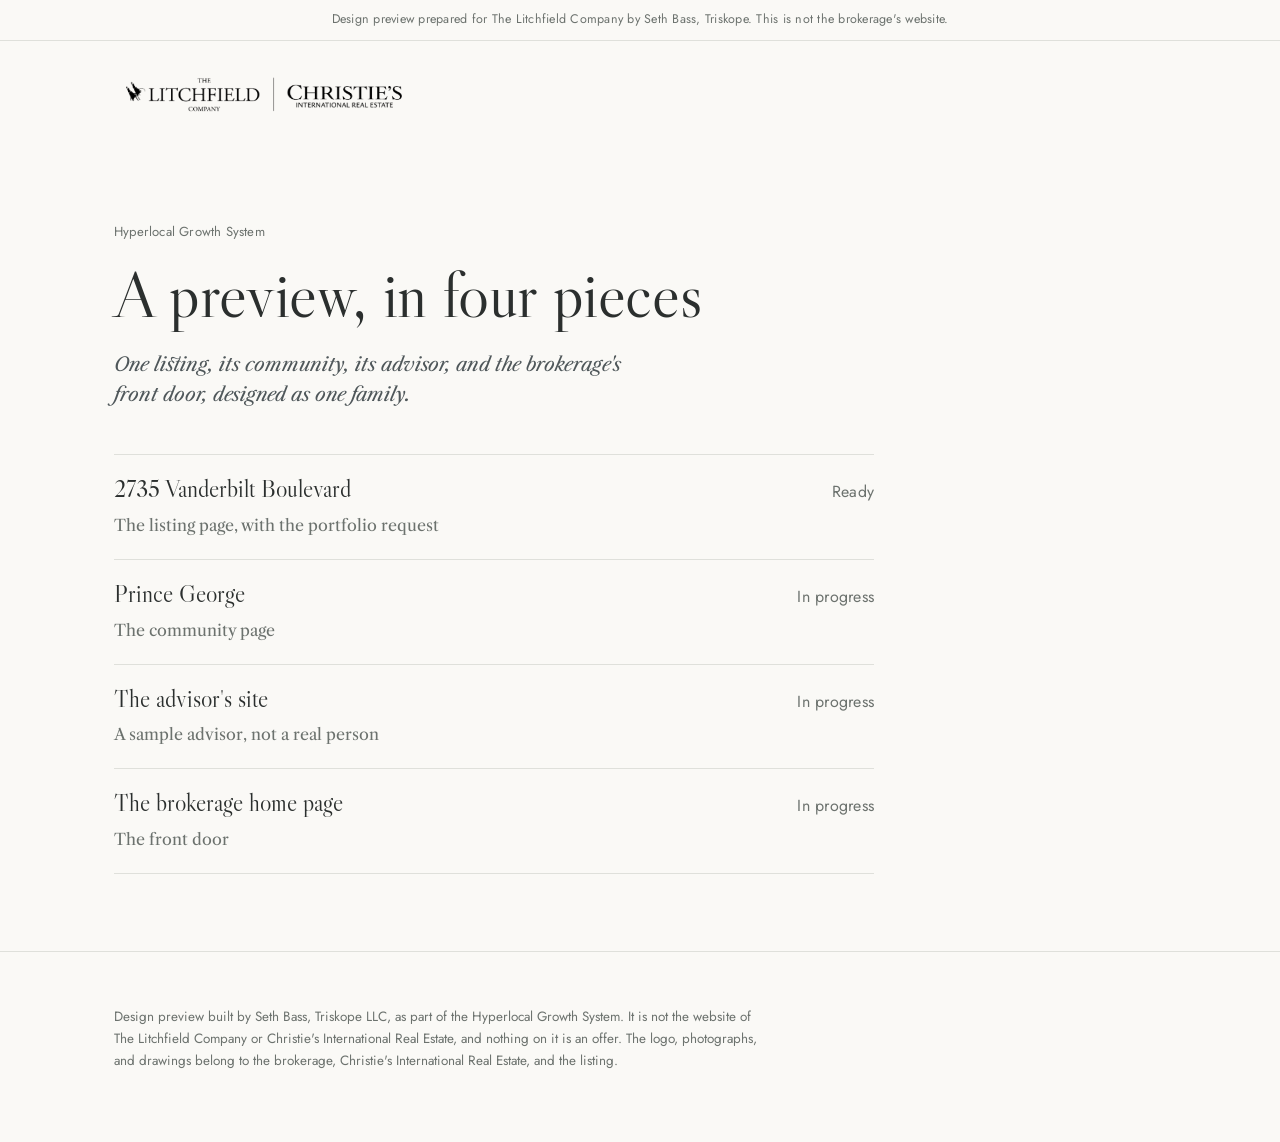
==== index.html @ 196db770 "Design preview: contents page and the 2735 Vanderbilt listing page" ====
<!DOCTYPE html>
<html lang="en">
<head>
<meta charset="UTF-8">
<meta name="viewport" content="width=device-width, initial-scale=1">
<meta name="robots" content="noindex,nofollow">
<title>Design preview for The Litchfield Company</title>
<link rel="preconnect" href="https://fonts.googleapis.com">
<link rel="preconnect" href="https://fonts.gstatic.com" crossorigin>
<link href="https://fonts.googleapis.com/css2?family=Jost:wght@400;500&family=Libre+Caslon+Display&family=Libre+Caslon+Text:ital,wght@0,400;0,700;1,400&display=swap" rel="stylesheet">
<link rel="stylesheet" href="css/preview.css">
<style>
.contents{list-style:none;margin:0;padding:0;border-top:1px solid var(--hair);max-width:760px}
.contents li{display:flex;justify-content:space-between;align-items:baseline;gap:24px;padding:20px 0;border-bottom:1px solid var(--hair)}
.contents b{font-family:var(--display);font-weight:400;font-size:1.5rem;line-height:1.2}
.contents a{text-decoration:none} .contents a:hover b{text-decoration:underline;text-decoration-thickness:1px;text-underline-offset:.2em}
.contents span{display:block;font-size:1rem;color:var(--soft);margin-top:4px}
</style>
</head>
<body>
<p class="preview-line">Design preview prepared for The Litchfield Company by Seth Bass, Triskope. This is not the brokerage's website.</p>
<header class="mast"><div class="wrap">
  <span class="logo"><img src="img/brand/litchfield-christies-logo.png" width="470" height="90" alt="The Litchfield Company, Christie's International Real Estate"></span>
</div></header>
<main>
  <section class="title"><div class="wrap">
    <p class="label">Hyperlocal Growth System</p>
    <h1>A preview, in four pieces</h1>
    <p class="standfirst">One listing, its community, its advisor, and the brokerage's front door, designed as one family.</p>
    <ol class="contents" style="margin-top:44px">
      <li><a href="listing/index.html"><b>2735 Vanderbilt Boulevard</b><span>The listing page, with the portfolio request</span></a><span class="label">Ready</span></li>
      <li><div><b>Prince George</b><span>The community page</span></div><span class="label">In progress</span></li>
      <li><div><b>The advisor's site</b><span>A sample advisor, not a real person</span></div><span class="label">In progress</span></li>
      <li><div><b>The brokerage home page</b><span>The front door</span></div><span class="label">In progress</span></li>
    </ol>
  </div></section>
</main>
<footer class="foot"><div class="wrap">
  <p>Design preview built by Seth Bass, Triskope LLC, as part of the Hyperlocal Growth System. It is not the website of The Litchfield Company or Christie's International Real Estate, and nothing on it is an offer. The logo, photographs, and drawings belong to the brokerage, Christie's International Real Estate, and the listing.</p>
</div></footer>
</body>
</html>
---- css/preview.css ----
/* ==============================================================
   LITCHFIELD PREVIEW: shared stylesheet for all four pages
   Version 2, 9-21-26: quieter. Paper, soft black, hairlines, and
   one pale tint. Their logo is black, so the pages stay black on
   paper and let the photographs and drawings carry the color.

   - Paper and soft black instead of white and pure black.
   - One tint (pale sea glass) marks the single place on a page
     where the visitor is invited to inquire.
   - Slate is sampled from the title block on the listing's own
     drawings. It is used for fine detail only.
   - Caslon for reading. Jost, small, for labels and figures.
   - No motion. Nothing moves unless the visitor moves it.
   To re-dress for another company, change the tokens below.
   ============================================================== */
:root{
  --paper:#FAF9F6;
  --sheet:#FFFFFF;
  --ink:#2B2F2E;
  --soft:#6C726E;
  --slate:#4F575A;
  --hair:#DFE0DB;
  --tint:#E9EFEC;

  --display:"Libre Caslon Display","Libre Caslon Text",Georgia,serif;
  --text:"Libre Caslon Text",Georgia,serif;
  --ui:"Jost","Helvetica Neue",Arial,sans-serif;

  --page:1180px;
  --gutter:clamp(22px,5vw,64px);
  --measure:60ch;
  --air:clamp(56px,8.5vw,124px);
}

*,*::before,*::after{box-sizing:border-box}
html{-webkit-text-size-adjust:100%}
body{
  margin:0;background:var(--paper);color:var(--ink);
  font-family:var(--text);font-size:1.0625rem;line-height:1.75;
  text-rendering:optimizeLegibility;-webkit-font-smoothing:antialiased;
}
img{display:block;max-width:100%;height:auto}
a{color:var(--ink);text-decoration-line:underline;text-decoration-thickness:1px;text-underline-offset:.22em;text-decoration-color:#A9AEA9}
a:hover{text-decoration-color:var(--ink)}
:focus-visible{outline:1px solid var(--ink);outline-offset:4px}
h1,h2,h3{font-family:var(--display);font-weight:400;line-height:1.12;margin:0;color:var(--ink)}
p{margin:0 0 1.15em;max-width:var(--measure)}
.wrap{max-width:var(--page);margin-inline:auto;padding-inline:var(--gutter)}
.label{font-family:var(--ui);font-size:.82rem;letter-spacing:.015em;color:var(--soft)}
.aside{font-style:italic;color:var(--soft)}

/* ---------- the quiet line that says this is a preview ---------- */
.preview-line{max-width:none;margin:0;text-align:center;font-family:var(--ui);font-size:.78rem;letter-spacing:.02em;color:var(--soft);padding:9px 12px;border-bottom:1px solid var(--hair)}

/* ---------- masthead: their logo, used as supplied ---------- */
.mast .wrap{display:flex;align-items:center;justify-content:space-between;gap:28px;padding-block:26px}
.mast .logo img{width:min(300px,62vw);height:auto}
.mast nav{display:flex;align-items:center;gap:clamp(16px,2.6vw,34px);font-family:var(--ui);font-size:.93rem;letter-spacing:.01em}
.mast nav a{text-decoration:none;color:var(--ink);padding-block:4px;border-bottom:1px solid transparent}
.mast nav a:hover,.mast nav a[aria-current="page"]{border-bottom-color:var(--ink)}
@media(max-width:860px){
  .mast .wrap{flex-direction:column;align-items:flex-start;gap:16px;padding-block:20px}
  .mast nav{flex-wrap:wrap;gap:4px 20px}
}

/* ---------- actions ---------- */
.btn{
  display:inline-block;font-family:var(--ui);font-size:.95rem;font-weight:500;letter-spacing:.02em;line-height:1;
  padding:16px 26px;border:1px solid var(--ink);background:var(--ink);color:var(--paper);
  text-decoration:none;cursor:pointer;border-radius:0;
}
.btn:hover{background:var(--slate);border-color:var(--slate);color:#fff}
.btn-line{background:transparent;color:var(--ink)}
.btn-line:hover{background:var(--ink);color:var(--paper);border-color:var(--ink)}

/* ---------- title ---------- */
.title{padding-block:clamp(36px,5.5vw,76px) clamp(40px,6vw,88px)}
.title .label{margin:0 0 14px;max-width:none}
.title h1{font-size:clamp(2.3rem,5.1vw,4.15rem);letter-spacing:-.006em}
.standfirst{font-style:italic;font-size:1.2rem;line-height:1.6;color:var(--slate);margin:18px 0 0;max-width:46ch}
.title-grid{display:grid;grid-template-columns:minmax(0,1.58fr) minmax(290px,1fr);gap:clamp(28px,4.4vw,68px);align-items:start;margin-top:clamp(30px,4.4vw,56px)}
@media(max-width:920px){.title-grid{grid-template-columns:1fr}}

/* ---------- plates ---------- */
.plate{margin:0}
.plate img{width:100%;background:var(--sheet);border:1px solid var(--hair)}
.plate figcaption{font-style:italic;font-size:.92rem;color:var(--soft);margin-top:12px;line-height:1.5}

/* ---------- particulars ---------- */
.parts .offered{margin:0 0 4px;max-width:none}
.parts .price{font-family:var(--display);font-size:2.15rem;line-height:1.1;margin:0 0 20px;max-width:none}
.parts dl{margin:0;border-top:1px solid var(--hair)}
.parts dl div{display:grid;grid-template-columns:7.6em 1fr;gap:14px;padding:12px 0;border-bottom:1px solid var(--hair)}
.parts dt{font-family:var(--ui);font-size:.82rem;letter-spacing:.015em;color:var(--soft);padding-top:4px}
.parts dd{margin:0;font-size:1rem;line-height:1.45}
.parts .acts{margin-top:26px;display:flex;flex-direction:column;gap:16px;align-items:flex-start}
.parts .acts .btn{align-self:stretch;text-align:center}
.parts .acts a:not(.btn){font-size:.98rem}

/* ---------- bands ---------- */
.band{padding-block:var(--air);border-top:1px solid var(--hair)}
.band h2{font-size:clamp(1.7rem,2.9vw,2.35rem);margin-bottom:.7em}
.two{display:grid;grid-template-columns:minmax(0,1fr) minmax(0,1.15fr);gap:clamp(30px,6vw,96px);align-items:start}
.two.even{grid-template-columns:minmax(0,1fr) minmax(0,1fr)}
@media(max-width:920px){.two,.two.even{grid-template-columns:1fr}}

/* ---------- room by room ---------- */
.schedule{display:grid;grid-template-columns:repeat(3,minmax(0,1fr));gap:clamp(26px,4vw,60px);margin-top:clamp(26px,3.4vw,44px)}
@media(max-width:920px){.schedule{grid-template-columns:1fr}}
.floor h3{font-size:1.4rem;margin-bottom:4px}
.floor .label{display:block;margin-bottom:14px}
.floor ul{list-style:none;margin:0;padding:0;border-top:1px solid var(--hair)}
.floor li{display:flex;justify-content:space-between;align-items:baseline;gap:16px;padding:9px 0;border-bottom:1px solid var(--hair);font-size:.99rem;line-height:1.4}
.floor li span{font-family:var(--ui);font-size:.86rem;color:var(--soft);white-space:nowrap;font-variant-numeric:lining-nums tabular-nums}
.floor li em{display:block;font-size:.88rem;color:var(--soft)}
.footnote{font-style:italic;font-size:.92rem;color:var(--soft);margin-top:22px;max-width:none}

/* ---------- the drawing set: a real sequence, so it is numbered ---------- */
.sheets{list-style:none;margin:0;padding:0;counter-reset:sheet;border-top:1px solid var(--hair)}
.sheets li{counter-increment:sheet;display:grid;grid-template-columns:1.7em 96px 1fr;gap:18px;align-items:center;padding:14px 0;border-bottom:1px solid var(--hair)}
.sheets li::before{content:counter(sheet);font-family:var(--display);font-size:1.35rem;color:var(--soft);line-height:1}
.sheets img{width:96px;height:70px;object-fit:cover;object-position:left center;border:1px solid var(--hair);background:var(--sheet)}
.sheets b{display:block;font-weight:400;font-size:1.04rem;line-height:1.3}
.sheets span{display:block;font-family:var(--ui);font-size:.86rem;color:var(--soft);line-height:1.45;margin-top:3px}

/* ---------- photographs ---------- */
.trio{display:grid;grid-template-columns:repeat(3,minmax(0,1fr));gap:clamp(14px,1.8vw,26px);margin-top:clamp(30px,4vw,52px)}
.trio img{aspect-ratio:4/3;object-fit:cover}
@media(max-width:820px){.trio{grid-template-columns:1fr}}
.wide img{aspect-ratio:16/9;object-fit:cover}

/* ---------- the invitation: the one tinted band on a page ---------- */
.invite{background:var(--tint);border-top:0}
.invite + .band{border-top:0}
.invite ul{margin:0 0 1.3em;padding-left:1.1em;max-width:var(--measure)}
.invite li{margin-bottom:.35em}
form.request{background:var(--paper);border:1px solid var(--hair);padding:clamp(24px,3vw,40px)}
.field{margin-bottom:20px}
.field label{display:block;font-family:var(--ui);font-size:.84rem;letter-spacing:.015em;color:var(--soft);margin-bottom:6px}
.field input,.field select{
  width:100%;font-family:var(--text);font-size:1.02rem;color:var(--ink);
  padding:10px 0 11px;border:0;border-bottom:1px solid #AEB3AE;border-radius:0;background:transparent;
  -webkit-appearance:none;appearance:none;
}
.field select{background-image:linear-gradient(45deg,transparent 50%,var(--soft) 50%),linear-gradient(135deg,var(--soft) 50%,transparent 50%);background-position:calc(100% - 11px) 55%,calc(100% - 6px) 55%;background-size:5px 5px;background-repeat:no-repeat;padding-right:26px}
.field input:focus-visible,.field select:focus-visible{outline:0;border-bottom-color:var(--ink);box-shadow:0 1px 0 var(--ink)}
.field input[aria-invalid="true"]{border-bottom-color:#8A3B32;box-shadow:0 1px 0 #8A3B32}
.fine{font-style:italic;font-size:.88rem;color:var(--soft);line-height:1.55;margin:18px 0 0;max-width:none}
.sent{display:none}
.sent h3{font-size:1.45rem;margin-bottom:.4em}
form.request.is-sent .field,form.request.is-sent .btn,form.request.is-sent .fine{display:none}
form.request.is-sent .sent{display:block}

/* the advisor: a person to call, not a form to fill */
.advisor{display:flex;gap:18px;align-items:center;margin-top:34px;padding-top:26px;border-top:1px solid #CBD5D0}
.advisor .mono{flex:0 0 auto;width:62px;height:62px;border:1px solid var(--slate);border-radius:50%;display:flex;align-items:center;justify-content:center;font-family:var(--display);font-size:1.25rem;color:var(--slate)}
.advisor p{margin:0;max-width:none;line-height:1.5}
.advisor .label{display:block}

/* ---------- a note to the brokerage; not part of the public page ---------- */
.brief{background:var(--sheet);border:1px dashed #B9BEB9;padding:clamp(22px,3vw,36px);margin-top:var(--air)}
.brief h2{font-size:1.45rem;margin-bottom:.5em}
.brief ul{columns:2;column-gap:48px;margin:14px 0 0;padding-left:1.1em;font-size:.98rem}
.brief li{break-inside:avoid;margin-bottom:.4em}
@media(max-width:760px){.brief ul{columns:1}}

/* ---------- foot ---------- */
.foot{border-top:1px solid var(--hair);padding-block:54px 60px;font-family:var(--ui);font-size:.84rem;color:var(--soft);line-height:1.65}
.foot img{width:260px;margin-bottom:26px}
.foot p{max-width:82ch;margin-bottom:.7em}

/* ---------- print: the page doubles as the brochure ---------- */
@media print{
  body{background:#fff;font-size:10.5pt}
  .preview-line,.mast nav,.invite,.brief,.parts .acts{display:none}
  .band{padding-block:26pt;break-inside:avoid}
  .title-grid,.two,.schedule,.trio{gap:18pt}
  a{text-decoration:none}
}
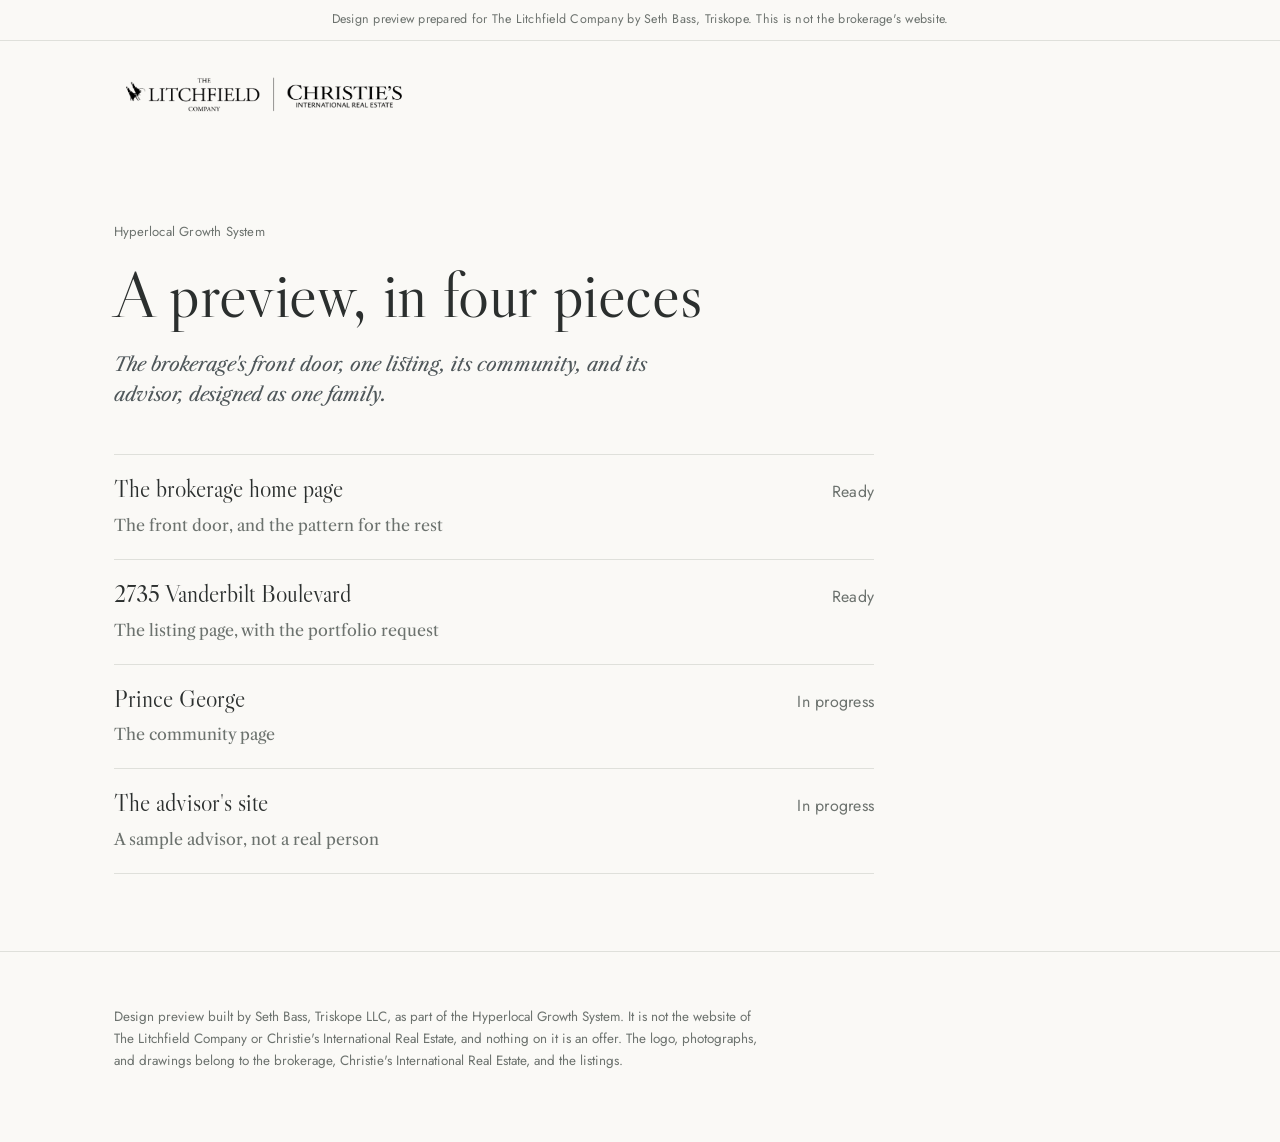
==== commit f1e71844: "Brokerage home page; listing page on the shared nav" ====
--- a/index.html
+++ b/index.html
@@ -26,17 +26,17 @@
   <section class="title"><div class="wrap">
     <p class="label">Hyperlocal Growth System</p>
     <h1>A preview, in four pieces</h1>
-    <p class="standfirst">One listing, its community, its advisor, and the brokerage's front door, designed as one family.</p>
+    <p class="standfirst">The brokerage's front door, one listing, its community, and its advisor, designed as one family.</p>
     <ol class="contents" style="margin-top:44px">
+      <li><a href="home/index.html"><b>The brokerage home page</b><span>The front door, and the pattern for the rest</span></a><span class="label">Ready</span></li>
       <li><a href="listing/index.html"><b>2735 Vanderbilt Boulevard</b><span>The listing page, with the portfolio request</span></a><span class="label">Ready</span></li>
       <li><div><b>Prince George</b><span>The community page</span></div><span class="label">In progress</span></li>
       <li><div><b>The advisor's site</b><span>A sample advisor, not a real person</span></div><span class="label">In progress</span></li>
-      <li><div><b>The brokerage home page</b><span>The front door</span></div><span class="label">In progress</span></li>
     </ol>
   </div></section>
 </main>
 <footer class="foot"><div class="wrap">
-  <p>Design preview built by Seth Bass, Triskope LLC, as part of the Hyperlocal Growth System. It is not the website of The Litchfield Company or Christie's International Real Estate, and nothing on it is an offer. The logo, photographs, and drawings belong to the brokerage, Christie's International Real Estate, and the listing.</p>
+  <p>Design preview built by Seth Bass, Triskope LLC, as part of the Hyperlocal Growth System. It is not the website of The Litchfield Company or Christie's International Real Estate, and nothing on it is an offer. The logo, photographs, and drawings belong to the brokerage, Christie's International Real Estate, and the listings.</p>
 </div></footer>
 </body>
 </html>
--- a/css/preview.css
+++ b/css/preview.css
@@ -158,11 +158,54 @@
 .advisor .label{display:block}
 
 /* ---------- a note to the brokerage; not part of the public page ---------- */
-.brief{background:var(--sheet);border:1px dashed #B9BEB9;padding:clamp(22px,3vw,36px);margin-top:var(--air)}
+.brief{background:var(--sheet);border:1px dashed #B9BEB9;padding:clamp(22px,3vw,36px);margin-block:var(--air)}
 .brief h2{font-size:1.45rem;margin-bottom:.5em}
 .brief ul{columns:2;column-gap:48px;margin:14px 0 0;padding-left:1.1em;font-size:.98rem}
 .brief li{break-inside:avoid;margin-bottom:.4em}
 @media(max-width:760px){.brief ul{columns:1}}
+
+/* ==============================================================
+   Version 3, 9-21-26: the brokerage home page sets the pattern.
+   Everything below was added for it and is shared by every page.
+   ============================================================== */
+
+/* ---------- the opening photograph: edge to edge, nothing on top of it ---------- */
+.hero{margin:0}
+.hero img{width:100%;height:min(76vh,780px);min-height:320px;object-fit:cover;object-position:center 42%;display:block}
+.hero figcaption{max-width:var(--page);margin:12px auto 0;padding-inline:var(--gutter);text-align:right;font-style:italic;font-size:.92rem;color:var(--soft)}
+
+/* ---------- the opening statement ---------- */
+.opening{padding-block:clamp(44px,6.5vw,96px) clamp(48px,7vw,104px)}
+.opening h1{font-size:clamp(2.35rem,5.4vw,4.4rem);letter-spacing:-.008em;max-width:17ch}
+.opening .standfirst{max-width:52ch;margin-top:22px}
+
+/* ---------- properties: photographs first, facts beneath ---------- */
+.cards{display:grid;grid-template-columns:repeat(3,minmax(0,1fr));gap:clamp(20px,2.6vw,40px);margin-top:clamp(28px,3.6vw,48px)}
+@media(max-width:920px){.cards{grid-template-columns:1fr;gap:44px}}
+.card{margin:0}
+.card a.shot{display:block}
+.card img{width:100%;aspect-ratio:3/2;object-fit:cover;border:1px solid var(--hair);background:var(--sheet)}
+.card img.fit{object-fit:contain}
+.card .label{display:block;margin:16px 0 4px}
+.card h3{font-size:1.5rem;line-height:1.18}
+.card .price{font-family:var(--display);font-size:1.2rem;margin:8px 0 6px;max-width:none}
+.card .facts{font-family:var(--ui);font-size:.88rem;color:var(--soft);line-height:1.55;margin:0 0 12px;max-width:none}
+.card p.go{margin:0;font-size:.98rem}
+
+/* ---------- a row of quiet links ---------- */
+.linkrow{display:flex;flex-wrap:wrap;gap:10px 34px;margin-top:clamp(28px,3.4vw,44px);font-size:1rem}
+
+/* ---------- an index: names on hairlines ---------- */
+.index{list-style:none;margin:0;padding:0;border-top:1px solid var(--hair)}
+.index li{display:flex;justify-content:space-between;align-items:baseline;gap:18px;padding:13px 0;border-bottom:1px solid var(--hair)}
+.index b{font-family:var(--display);font-weight:400;font-size:1.22rem;line-height:1.25}
+.index .label{display:block;margin-top:2px}
+.index a{font-size:.95rem;white-space:nowrap}
+
+/* ---------- the office ---------- */
+.office{font-style:normal;line-height:1.6;margin:0 0 1.2em}
+.office b{display:block;font-family:var(--display);font-weight:400;font-size:1.3rem;margin-bottom:4px}
+.office a{white-space:nowrap}
 
 /* ---------- foot ---------- */
 .foot{border-top:1px solid var(--hair);padding-block:54px 60px;font-family:var(--ui);font-size:.84rem;color:var(--soft);line-height:1.65}
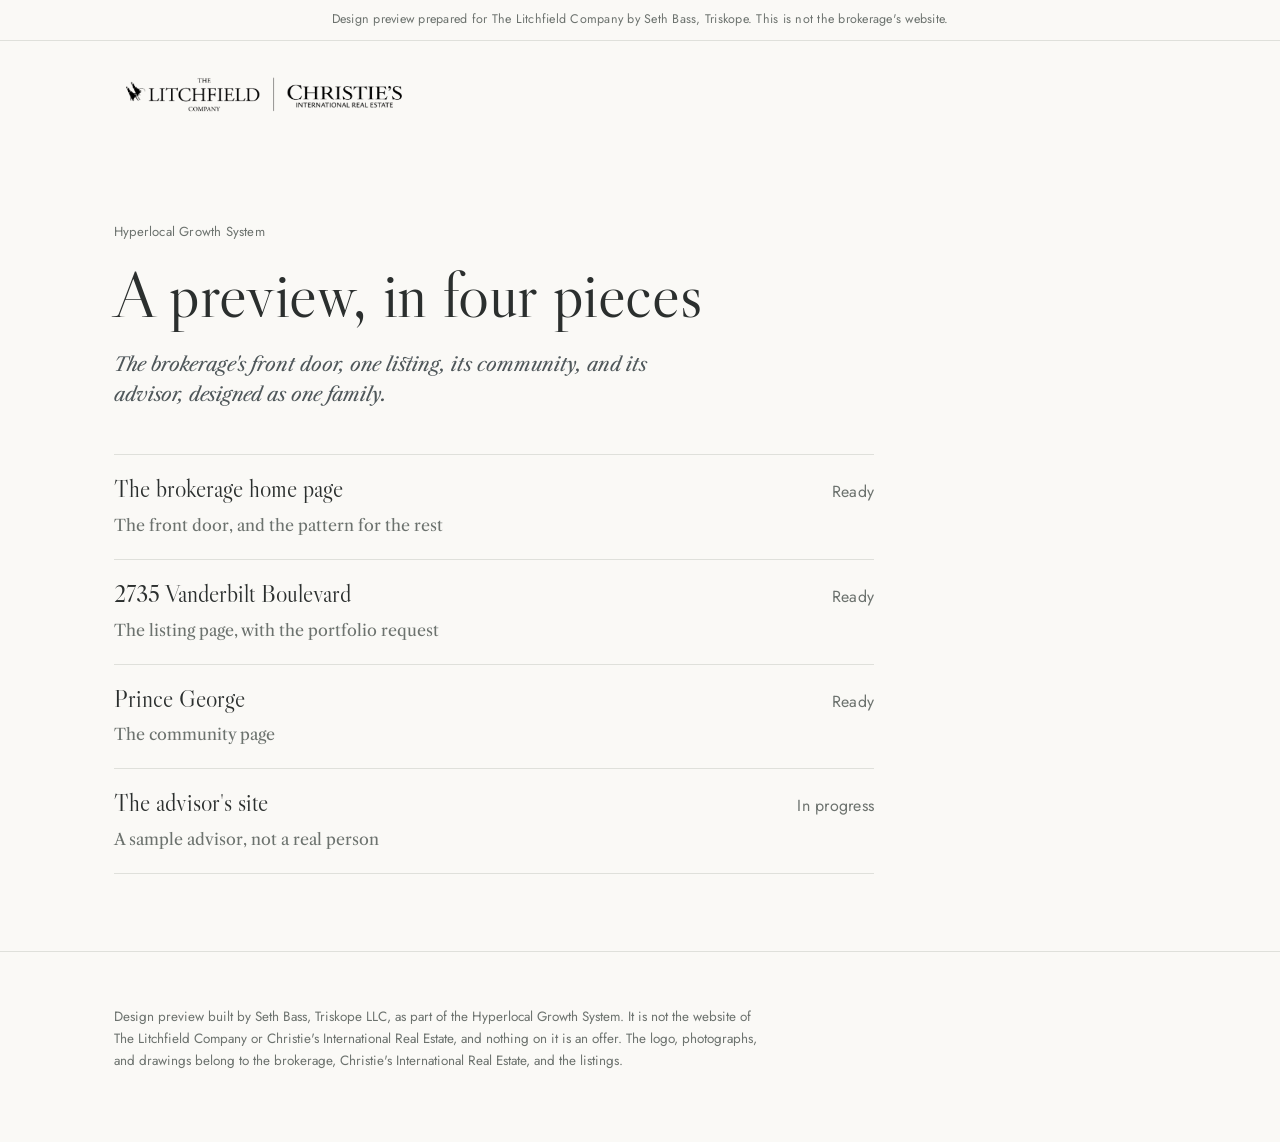
==== commit dbce6721: "Prince George community page" ====
--- a/index.html
+++ b/index.html
@@ -30,7 +30,7 @@
     <ol class="contents" style="margin-top:44px">
       <li><a href="home/index.html"><b>The brokerage home page</b><span>The front door, and the pattern for the rest</span></a><span class="label">Ready</span></li>
       <li><a href="listing/index.html"><b>2735 Vanderbilt Boulevard</b><span>The listing page, with the portfolio request</span></a><span class="label">Ready</span></li>
-      <li><div><b>Prince George</b><span>The community page</span></div><span class="label">In progress</span></li>
+      <li><a href="community/index.html"><b>Prince George</b><span>The community page</span></a><span class="label">Ready</span></li>
       <li><div><b>The advisor's site</b><span>A sample advisor, not a real person</span></div><span class="label">In progress</span></li>
     </ol>
   </div></section>
--- a/css/preview.css
+++ b/css/preview.css
@@ -10,7 +10,8 @@
    - Slate is sampled from the title block on the listing's own
      drawings. It is used for fine detail only.
    - Caslon for reading. Jost, small, for labels and figures.
-   - No motion. Nothing moves unless the visitor moves it.
+   - Motion in one place only: the photographs at the top of the front page,
+     which change slowly on their own. Nothing else moves.
    To re-dress for another company, change the tokens below.
    ============================================================== */
 :root{
@@ -169,10 +170,38 @@
    Everything below was added for it and is shared by every page.
    ============================================================== */
 
-/* ---------- the opening photograph: edge to edge, nothing on top of it ---------- */
-.hero{margin:0}
-.hero img{width:100%;height:min(76vh,780px);min-height:320px;object-fit:cover;object-position:center 42%;display:block}
-.hero figcaption{max-width:var(--page);margin:12px auto 0;padding-inline:var(--gutter);text-align:right;font-style:italic;font-size:.92rem;color:var(--soft)}
+/* ---------- the front page photographs: the one place anything moves ---------- */
+.hero{margin:0;position:relative}
+.hero .slides{position:relative;height:min(76vh,780px);min-height:320px;overflow:hidden;background:#3A3F3E}
+.hero .slide{position:absolute;inset:0;margin:0;opacity:0;transition:opacity 1800ms cubic-bezier(.4,0,.2,1)}
+.hero .slide.is-on{opacity:1}
+.hero .slide img{width:100%;height:100%;object-fit:cover;object-position:center 45%;display:block;transform:scale(1);transform-origin:50% 55%}
+.hero.moving .slide.is-live img{animation:drift 10s linear forwards}
+@keyframes drift{from{transform:scale(1)}to{transform:scale(1.04)}}
+.hero-bar{display:flex;justify-content:space-between;align-items:baseline;gap:20px;padding-block:12px 0}
+.hero-nav{display:none;align-items:center;gap:10px;margin-left:-6px}
+.hero.js .hero-nav{display:flex}
+.hero-btn{background:none;border:0;padding:6px;cursor:pointer;color:var(--soft);line-height:0;border-radius:0}
+.hero-btn:hover{color:var(--ink)}
+.hero-btn svg{width:18px;height:18px;stroke:currentColor;fill:none;stroke-width:1.25;stroke-linecap:round;stroke-linejoin:round}
+.hero-count{font-variant-numeric:tabular-nums;min-width:3.4em;text-align:center}
+.hero-cap{margin:0;text-align:right;font-style:italic;font-size:.92rem;color:var(--soft);max-width:none;transition:opacity 650ms ease}
+.hero-cap.is-fading{opacity:0}
+.hero-cap a{color:inherit;text-decoration-color:#C3C7C2}
+@media(max-width:640px){.hero-bar{flex-direction:column;align-items:flex-start;gap:6px}.hero-cap{text-align:left}}
+@media(prefers-reduced-motion:reduce){.hero .slide{transition:none}.hero.moving .slide.is-live img{animation:none}.hero-cap{transition:none}}
+
+/* ---------- a single opening photograph, for every page but the front ---------- */
+.still{margin:0}
+.still img{width:100%;height:min(64vh,660px);min-height:300px;object-fit:cover;object-position:center 45%;display:block}
+.still figcaption{max-width:var(--page);margin:12px auto 0;padding-inline:var(--gutter);text-align:right;font-style:italic;font-size:.92rem;color:var(--soft)}
+
+/* ---------- two sides ---------- */
+.sides{display:grid;grid-template-columns:1fr 1fr;gap:clamp(30px,5vw,72px);margin-top:clamp(26px,3.4vw,44px)}
+@media(max-width:820px){.sides{grid-template-columns:1fr}}
+.sides h3{font-size:1.5rem;margin-bottom:.4em}
+.sides ul{list-style:none;margin:0;padding:0;border-top:1px solid var(--hair)}
+.sides li{padding:9px 0;border-bottom:1px solid var(--hair);font-size:.99rem;line-height:1.45}
 
 /* ---------- the opening statement ---------- */
 .opening{padding-block:clamp(44px,6.5vw,96px) clamp(48px,7vw,104px)}
@@ -202,6 +231,10 @@
 .index .label{display:block;margin-top:2px}
 .index a{font-size:.95rem;white-space:nowrap}
 
+/* group labels above an index */
+.grp{display:block;margin:0 0 8px;max-width:none}
+.index + .grp{margin-top:34px}
+
 /* ---------- the office ---------- */
 .office{font-style:normal;line-height:1.6;margin:0 0 1.2em}
 .office b{display:block;font-family:var(--display);font-weight:400;font-size:1.3rem;margin-bottom:4px}
@@ -215,7 +248,8 @@
 /* ---------- print: the page doubles as the brochure ---------- */
 @media print{
   body{background:#fff;font-size:10.5pt}
-  .preview-line,.mast nav,.invite,.brief,.parts .acts{display:none}
+  .preview-line,.mast nav,.invite,.brief,.parts .acts,.hero-nav{display:none}
+  .hero .slides{height:auto;overflow:visible}.hero .slide{position:static;display:none}.hero .slide.is-on{display:block;opacity:1}.hero .slide img{height:auto;animation:none}
   .band{padding-block:26pt;break-inside:avoid}
   .title-grid,.two,.schedule,.trio{gap:18pt}
   a{text-decoration:none}
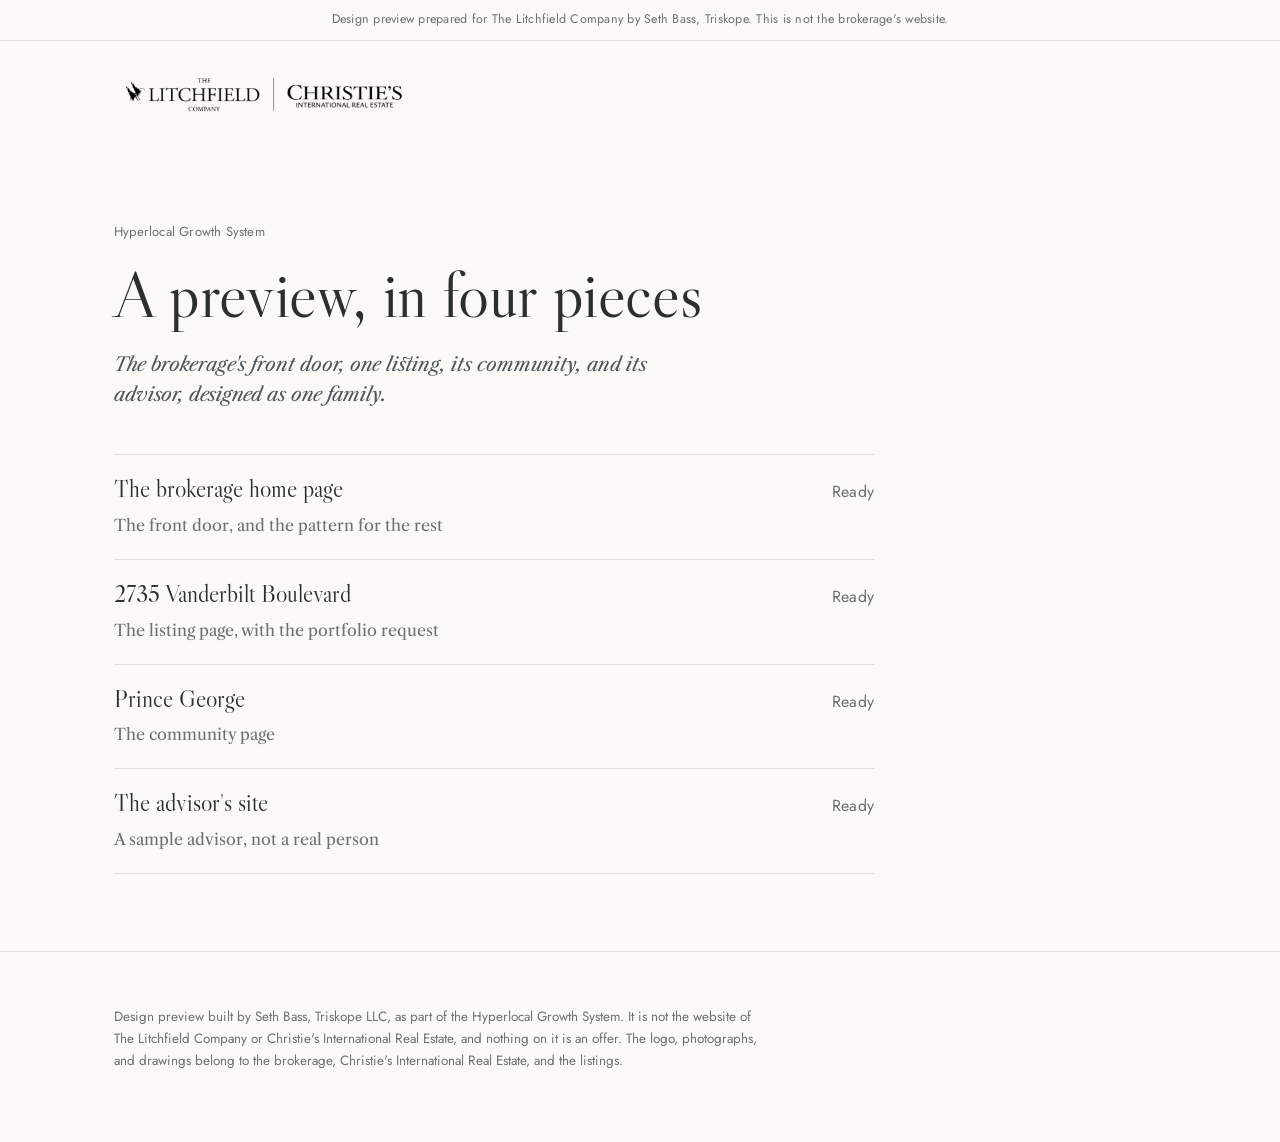
==== commit e49242c7: "Sample advisor page; all four pieces ready" ====
--- a/index.html
+++ b/index.html
@@ -31,7 +31,7 @@
       <li><a href="home/index.html"><b>The brokerage home page</b><span>The front door, and the pattern for the rest</span></a><span class="label">Ready</span></li>
       <li><a href="listing/index.html"><b>2735 Vanderbilt Boulevard</b><span>The listing page, with the portfolio request</span></a><span class="label">Ready</span></li>
       <li><a href="community/index.html"><b>Prince George</b><span>The community page</span></a><span class="label">Ready</span></li>
-      <li><div><b>The advisor's site</b><span>A sample advisor, not a real person</span></div><span class="label">In progress</span></li>
+      <li><a href="agent/index.html"><b>The advisor's site</b><span>A sample advisor, not a real person</span></a><span class="label">Ready</span></li>
     </ol>
   </div></section>
 </main>
--- a/css/preview.css
+++ b/css/preview.css
@@ -196,6 +196,12 @@
 .still img{width:100%;height:min(64vh,660px);min-height:300px;object-fit:cover;object-position:center 45%;display:block}
 .still figcaption{max-width:var(--page);margin:12px auto 0;padding-inline:var(--gutter);text-align:right;font-style:italic;font-size:.92rem;color:var(--soft)}
 
+/* ---------- prose beside a ledger ---------- */
+.text-ledger{display:grid;grid-template-columns:minmax(0,1.3fr) minmax(280px,1fr);gap:clamp(30px,5vw,80px);align-items:start;margin-top:clamp(20px,2.6vw,34px)}
+@media(max-width:920px){.text-ledger{grid-template-columns:1fr}}
+.text-ledger .parts dl{border-top:1px solid var(--hair)}
+.index li:only-child,.index li{align-items:flex-start}
+
 /* ---------- two sides ---------- */
 .sides{display:grid;grid-template-columns:1fr 1fr;gap:clamp(30px,5vw,72px);margin-top:clamp(26px,3.4vw,44px)}
 @media(max-width:820px){.sides{grid-template-columns:1fr}}
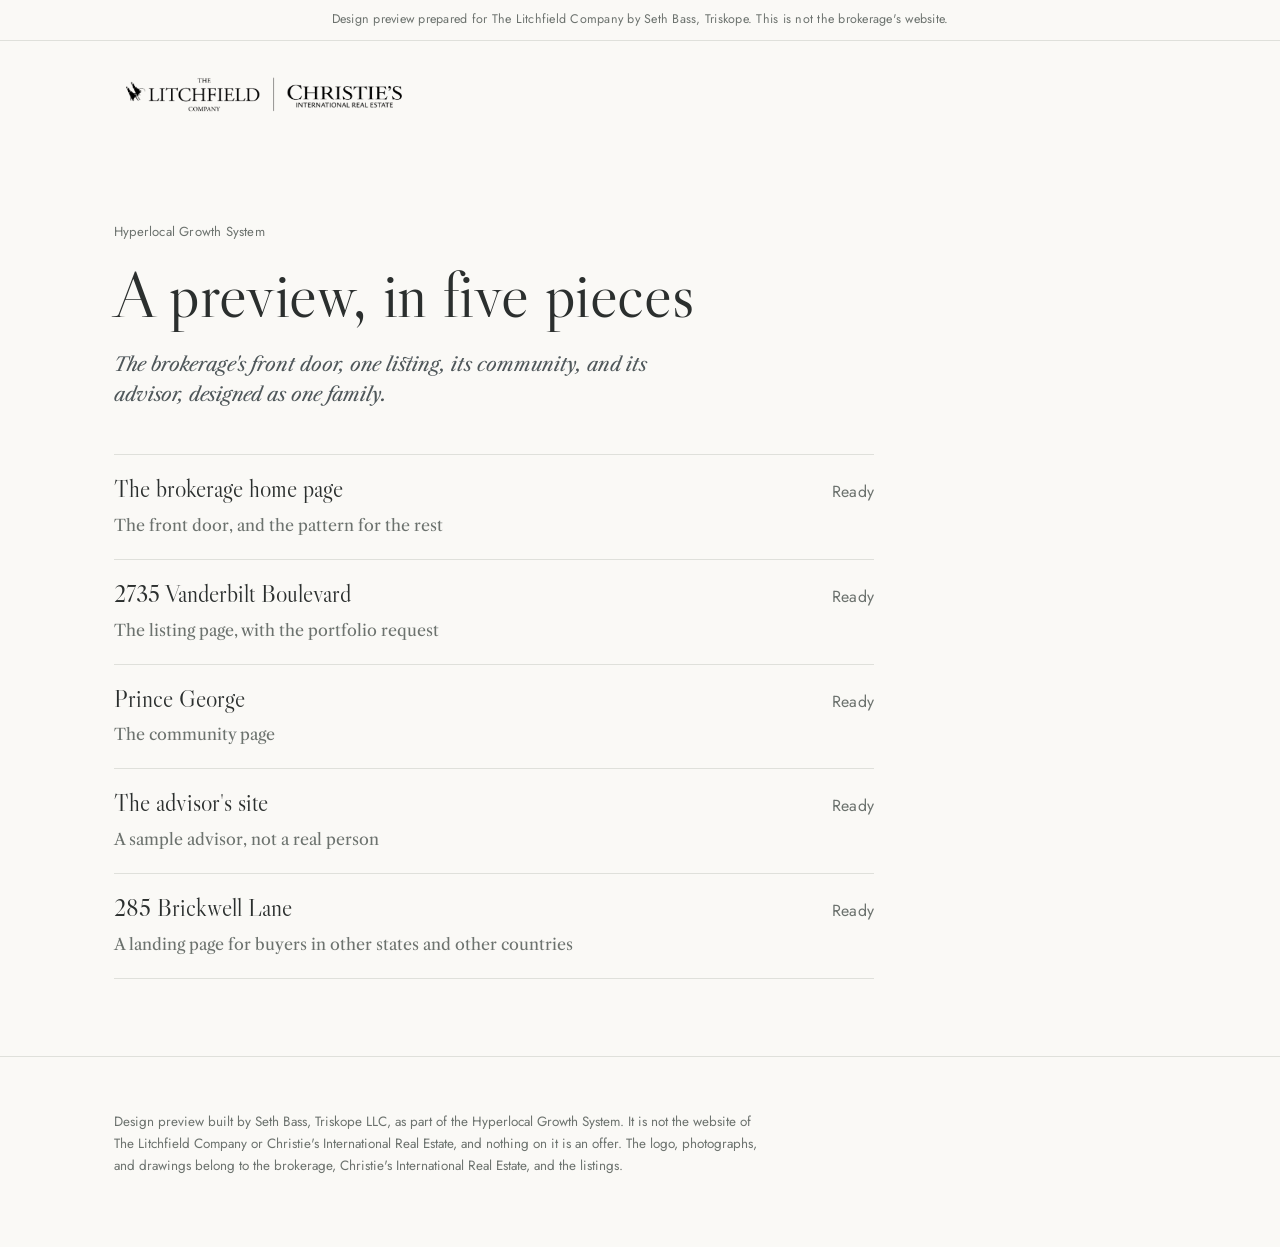
==== commit 1af7b66c: "285 Brickwell Lane landing page for buyers from away" ====
--- a/index.html
+++ b/index.html
@@ -25,13 +25,14 @@
 <main>
   <section class="title"><div class="wrap">
     <p class="label">Hyperlocal Growth System</p>
-    <h1>A preview, in four pieces</h1>
+    <h1>A preview, in five pieces</h1>
     <p class="standfirst">The brokerage's front door, one listing, its community, and its advisor, designed as one family.</p>
     <ol class="contents" style="margin-top:44px">
       <li><a href="home/index.html"><b>The brokerage home page</b><span>The front door, and the pattern for the rest</span></a><span class="label">Ready</span></li>
       <li><a href="listing/index.html"><b>2735 Vanderbilt Boulevard</b><span>The listing page, with the portfolio request</span></a><span class="label">Ready</span></li>
       <li><a href="community/index.html"><b>Prince George</b><span>The community page</span></a><span class="label">Ready</span></li>
       <li><a href="agent/index.html"><b>The advisor's site</b><span>A sample advisor, not a real person</span></a><span class="label">Ready</span></li>
+      <li><a href="brickwell/index.html"><b>285 Brickwell Lane</b><span>A landing page for buyers in other states and other countries</span></a><span class="label">Ready</span></li>
     </ol>
   </div></section>
 </main>
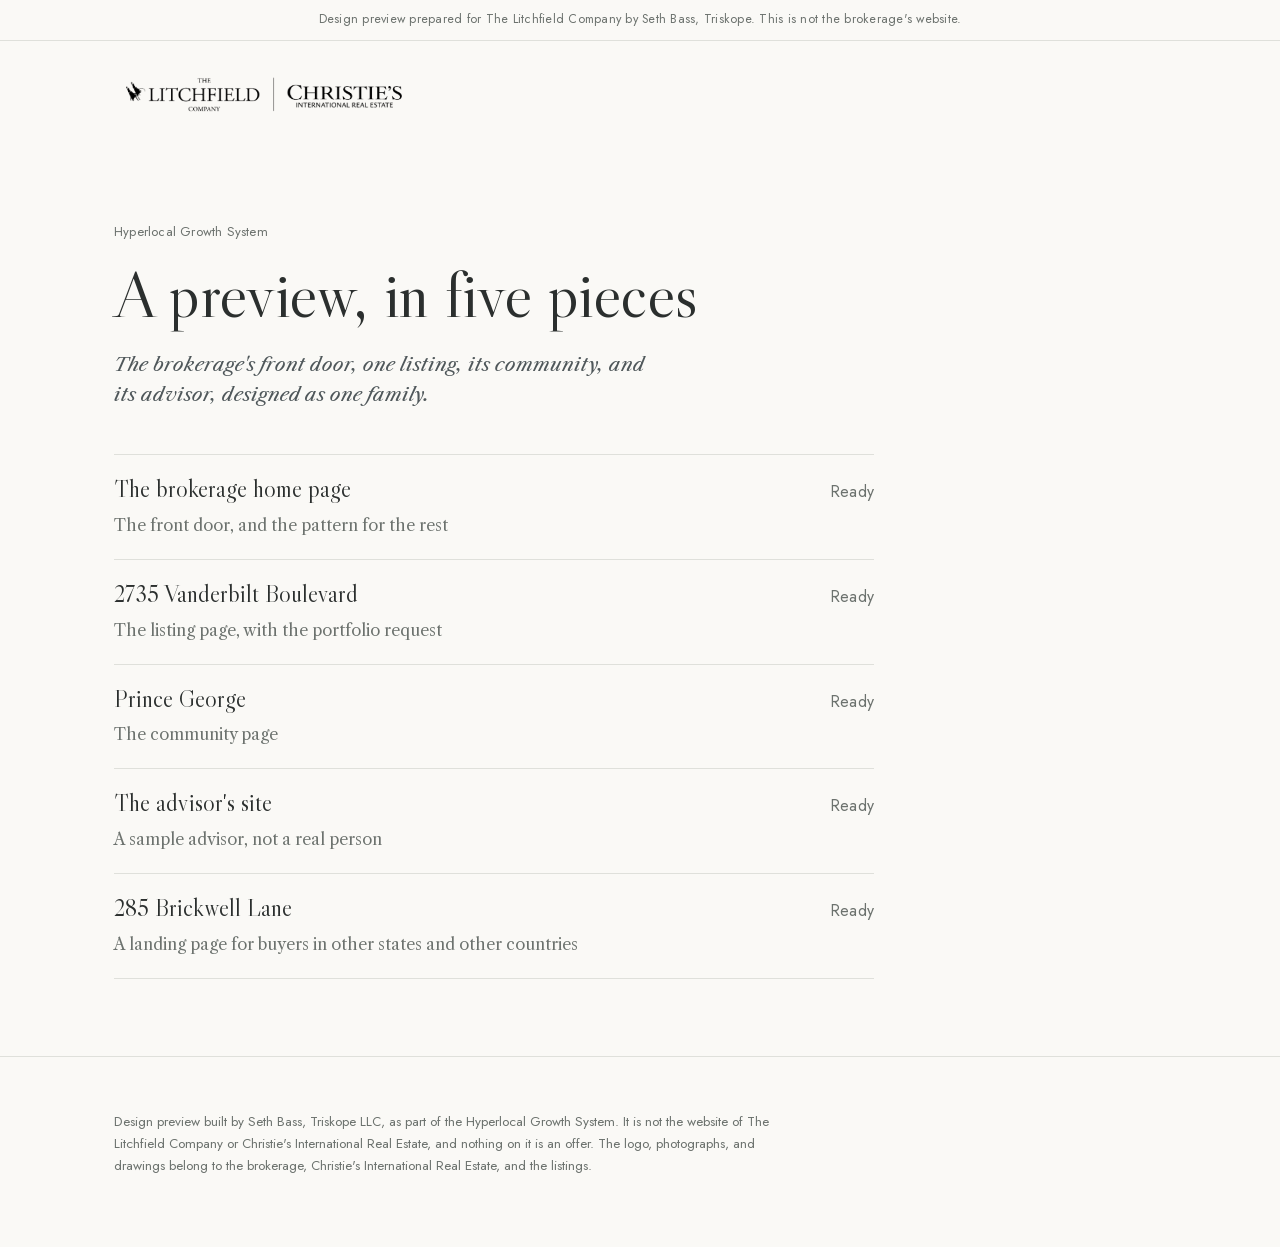
==== commit a9b7842b: "Fonts bundled; pages run offline" ====
--- a/index.html
+++ b/index.html
@@ -5,9 +5,7 @@
 <meta name="viewport" content="width=device-width, initial-scale=1">
 <meta name="robots" content="noindex,nofollow">
 <title>Design preview for The Litchfield Company</title>
-<link rel="preconnect" href="https://fonts.googleapis.com">
-<link rel="preconnect" href="https://fonts.gstatic.com" crossorigin>
-<link href="https://fonts.googleapis.com/css2?family=Jost:wght@400;500&family=Libre+Caslon+Display&family=Libre+Caslon+Text:ital,wght@0,400;0,700;1,400&display=swap" rel="stylesheet">
+<link rel="stylesheet" href="fonts/fonts.css">
 <link rel="stylesheet" href="css/preview.css">
 <style>
 .contents{list-style:none;margin:0;padding:0;border-top:1px solid var(--hair);max-width:760px}
--- a/fonts/fonts.css
+++ b/fonts/fonts.css
@@ -0,0 +1,49 @@
+/* Bundled from Google Fonts on 9-23-26 so the pages run offline. Latin subset only. */
+@font-face {
+  font-family: 'Jost';
+  font-style: normal;
+  font-weight: 400;
+  font-display: swap;
+  src: url(jost-400-normal.woff2) format('woff2');
+  unicode-range: U+0000-00FF, U+0131, U+0152-0153, U+02BB-02BC, U+02C6, U+02DA, U+02DC, U+0304, U+0308, U+0329, U+2000-206F, U+20AC, U+2122, U+2191, U+2193, U+2212, U+2215, U+FEFF, U+FFFD;
+}
+@font-face {
+  font-family: 'Jost';
+  font-style: normal;
+  font-weight: 500;
+  font-display: swap;
+  src: url(jost-500-normal.woff2) format('woff2');
+  unicode-range: U+0000-00FF, U+0131, U+0152-0153, U+02BB-02BC, U+02C6, U+02DA, U+02DC, U+0304, U+0308, U+0329, U+2000-206F, U+20AC, U+2122, U+2191, U+2193, U+2212, U+2215, U+FEFF, U+FFFD;
+}
+@font-face {
+  font-family: 'Libre Caslon Display';
+  font-style: normal;
+  font-weight: 400;
+  font-display: swap;
+  src: url(libre-caslon-display-400-normal.woff2) format('woff2');
+  unicode-range: U+0000-00FF, U+0131, U+0152-0153, U+02BB-02BC, U+02C6, U+02DA, U+02DC, U+0304, U+0308, U+0329, U+2000-206F, U+20AC, U+2122, U+2191, U+2193, U+2212, U+2215, U+FEFF, U+FFFD;
+}
+@font-face {
+  font-family: 'Libre Caslon Text';
+  font-style: italic;
+  font-weight: 400;
+  font-display: swap;
+  src: url(libre-caslon-text-400-italic.woff2) format('woff2');
+  unicode-range: U+0000-00FF, U+0131, U+0152-0153, U+02BB-02BC, U+02C6, U+02DA, U+02DC, U+0304, U+0308, U+0329, U+2000-206F, U+20AC, U+2122, U+2191, U+2193, U+2212, U+2215, U+FEFF, U+FFFD;
+}
+@font-face {
+  font-family: 'Libre Caslon Text';
+  font-style: normal;
+  font-weight: 400;
+  font-display: swap;
+  src: url(libre-caslon-text-400-normal.woff2) format('woff2');
+  unicode-range: U+0000-00FF, U+0131, U+0152-0153, U+02BB-02BC, U+02C6, U+02DA, U+02DC, U+0304, U+0308, U+0329, U+2000-206F, U+20AC, U+2122, U+2191, U+2193, U+2212, U+2215, U+FEFF, U+FFFD;
+}
+@font-face {
+  font-family: 'Libre Caslon Text';
+  font-style: normal;
+  font-weight: 700;
+  font-display: swap;
+  src: url(libre-caslon-text-700-normal.woff2) format('woff2');
+  unicode-range: U+0000-00FF, U+0131, U+0152-0153, U+02BB-02BC, U+02C6, U+02DA, U+02DC, U+0304, U+0308, U+0329, U+2000-206F, U+20AC, U+2122, U+2191, U+2193, U+2212, U+2215, U+FEFF, U+FFFD;
+}
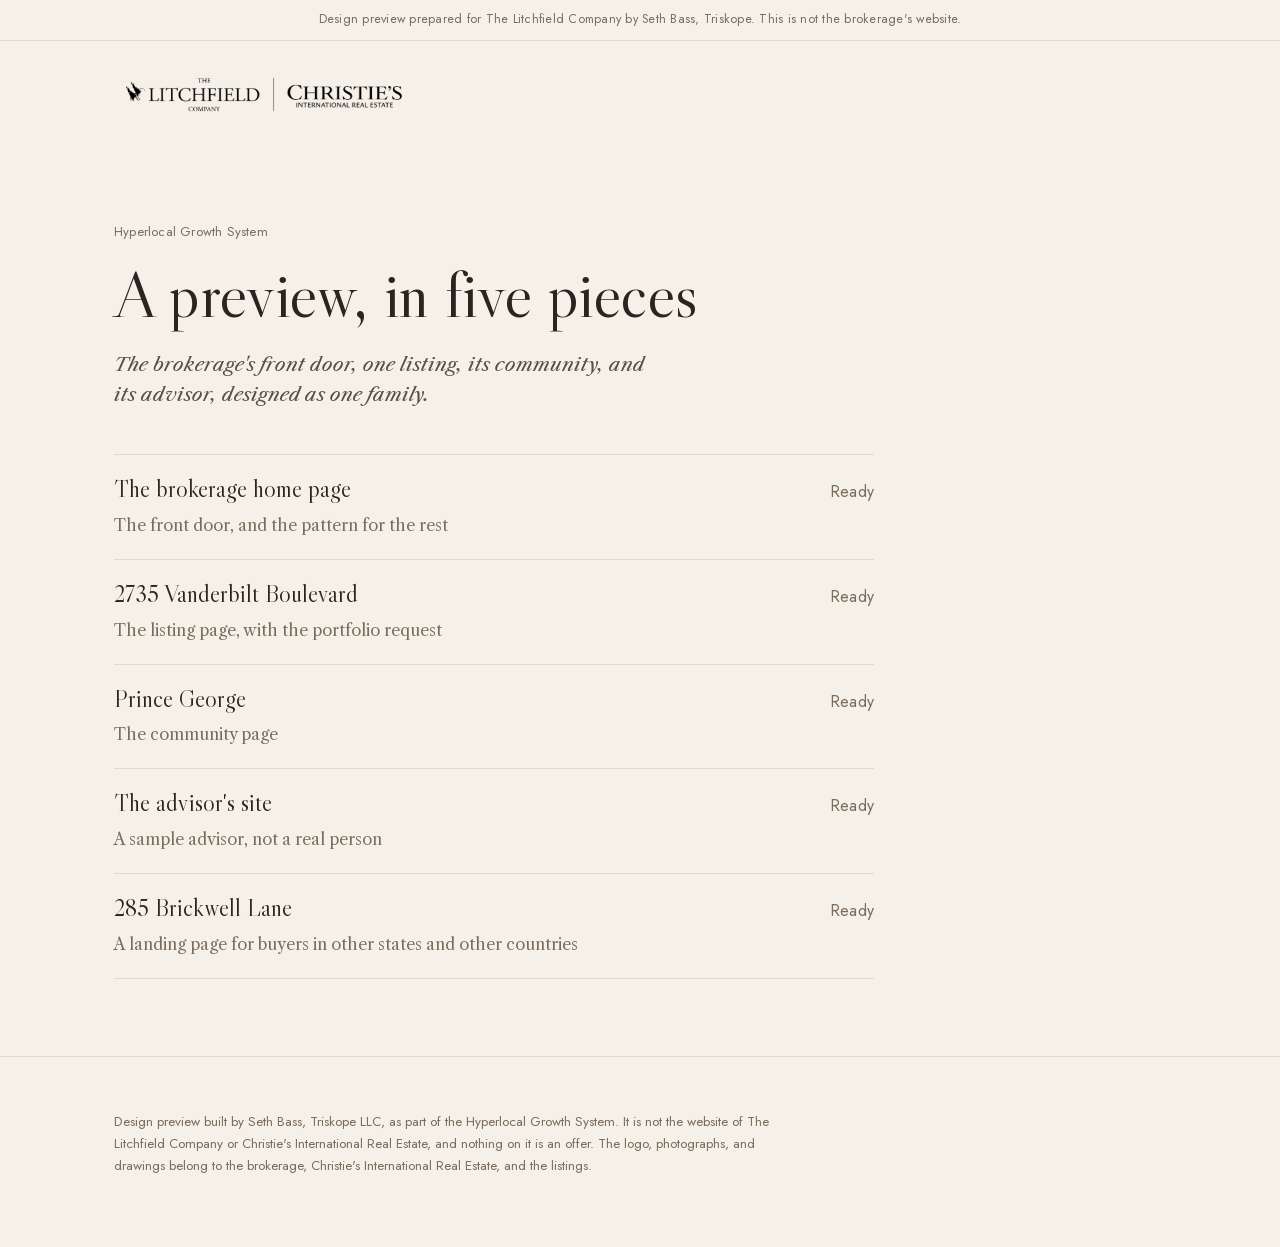
==== commit 4de435aa: "The Brickwell treatment on every page: warm palette, covers, figures, galleries, the life around it" ====
--- a/index.html
+++ b/index.html
@@ -15,7 +15,7 @@
 .contents span{display:block;font-size:1rem;color:var(--soft);margin-top:4px}
 </style>
 </head>
-<body>
+<body class="warm">
 <p class="preview-line">Design preview prepared for The Litchfield Company by Seth Bass, Triskope. This is not the brokerage's website.</p>
 <header class="mast"><div class="wrap">
   <span class="logo"><img src="img/brand/litchfield-christies-logo.png" width="470" height="90" alt="The Litchfield Company, Christie's International Real Estate"></span>
--- a/css/preview.css
+++ b/css/preview.css
@@ -246,6 +246,62 @@
 .office b{display:block;font-family:var(--display);font-weight:400;font-size:1.3rem;margin-bottom:4px}
 .office a{white-space:nowrap}
 
+/* ---------- version 4: the Brickwell treatment, shared by every page ---------- */
+body.warm{--paper:#F6F1E8;--sheet:#FBF8F2;--ink:#2A2521;--soft:#7A6C5C;--slate:#5B4E42;--hair:#E3D9CB;--tint:#EDE3D4;--gold:#9C7F4E}
+.cover{position:relative;margin:0;background:#1D1915}
+.cover img{width:100%;height:min(88vh,960px);min-height:420px;object-fit:cover;object-position:center 55%;display:block}
+.cover .scrim{position:absolute;inset:auto 0 0 0;padding:clamp(120px,18vh,220px) 0 clamp(30px,4vw,56px);background:linear-gradient(to top,rgba(29,25,21,.82),rgba(29,25,21,.45) 45%,rgba(29,25,21,0));color:#F2EADB}
+.cover .scrim .label{color:#D9CDB8}
+.cover h1{color:#F6EFE2;font-size:clamp(2.4rem,5.6vw,4.8rem);letter-spacing:-.008em;margin:10px 0 0}
+.cover .line{font-style:italic;color:#E1D6C2;font-size:1.15rem;margin:14px 0 0;max-width:48ch}
+.figures{display:grid;grid-template-columns:repeat(3,minmax(0,1fr));gap:clamp(20px,4vw,56px);margin-top:clamp(30px,4.4vw,56px);border-top:1px solid var(--hair);padding-top:clamp(22px,3vw,36px)}
+@media(max-width:720px){.figures{grid-template-columns:1fr;gap:18px}}
+.figures b{display:block;font-family:var(--display);font-weight:400;font-size:clamp(2.1rem,4vw,3.2rem);line-height:1;letter-spacing:-.01em;color:var(--slate)}
+.figures span{display:block;margin-top:8px}
+.media{display:flex;flex-wrap:wrap;gap:12px 34px;margin-top:clamp(26px,3vw,40px);font-size:1rem}
+
+/* the theatre */
+.theatre{background:#1D1915;color:#EFE7DA;padding:clamp(28px,4vw,56px) 0 clamp(26px,3vw,40px);margin-top:clamp(40px,6vw,88px)}
+.theatre .hd{display:flex;justify-content:space-between;align-items:baseline;gap:20px;margin-bottom:18px}
+.theatre h2{color:#F6EFE2;font-size:clamp(1.6rem,2.8vw,2.3rem);margin:0}
+.theatre .hd .label{color:#B9AC96}
+.stage{position:relative;height:min(80vh,880px);min-height:360px;overflow:hidden;background:#151210}
+.frame{position:absolute;inset:0;margin:0;opacity:0;transition:opacity 1100ms cubic-bezier(.4,0,.2,1)}
+.frame.is-on{opacity:1}
+.frame img{width:100%;height:100%;object-fit:cover;object-position:center;display:block}
+.frame.fit img{object-fit:contain;background:#151210}
+.stage:fullscreen{height:100vh;background:#151210} .stage:fullscreen .frame img{object-fit:contain}
+.th-btn{position:absolute;top:50%;transform:translateY(-50%);width:52px;height:52px;border-radius:50%;border:1px solid rgba(246,239,226,.55);background:rgba(29,25,21,.35);color:#F6EFE2;cursor:pointer;display:flex;align-items:center;justify-content:center;opacity:0;transition:opacity 300ms}
+.stage:hover .th-btn,.stage:focus-within .th-btn{opacity:1} @media(hover:none){.th-btn{opacity:1}}
+.th-btn:hover{background:rgba(29,25,21,.65)} .th-btn.prev{left:clamp(12px,2vw,28px)} .th-btn.next{right:clamp(12px,2vw,28px)}
+.th-btn svg{width:20px;height:20px;stroke:currentColor;fill:none;stroke-width:1.2;stroke-linecap:round;stroke-linejoin:round}
+.th-full{position:absolute;right:clamp(12px,2vw,28px);bottom:16px;border:1px solid rgba(246,239,226,.5);background:rgba(29,25,21,.35);color:#F6EFE2;font-family:var(--ui);font-size:.8rem;letter-spacing:.03em;padding:8px 12px;cursor:pointer;opacity:0;transition:opacity 300ms}
+.stage:hover .th-full,.stage:focus-within .th-full{opacity:1} @media(hover:none){.th-full{opacity:1}}
+.th-bar{display:flex;justify-content:space-between;align-items:baseline;gap:20px;flex-wrap:wrap;margin-top:16px}
+.th-count{font-family:var(--display);font-size:1.35rem;color:#F6EFE2} .th-count span{font-family:var(--ui);font-size:.85rem;color:#B9AC96;margin-left:6px}
+.th-count em{font-style:italic;color:#D9CDB8;margin-left:14px;font-size:1.05rem}
+.chapters{display:flex;flex-wrap:wrap;gap:4px 18px}
+.chapters button{background:none;border:0;padding:6px 0;color:#B9AC96;font-family:var(--ui);font-size:.82rem;letter-spacing:.02em;cursor:pointer;border-bottom:1px solid transparent}
+.chapters button span{display:none} .chapters button:hover,.chapters button.is-on{color:#F6EFE2;border-bottom-color:var(--gold)}
+.strip{display:flex;gap:6px;overflow-x:auto;padding:16px 0 4px;scrollbar-width:thin;scrollbar-color:#5B4E42 transparent;-webkit-overflow-scrolling:touch}
+.strip button{flex:0 0 auto;padding:0;border:0;background:none;cursor:pointer;opacity:.5;transition:opacity 300ms;border-bottom:2px solid transparent}
+.strip button img{width:96px;height:64px;object-fit:cover;display:block}
+.strip button:hover,.strip button.is-on{opacity:1} .strip button.is-on{border-bottom-color:var(--gold)}
+@media(prefers-reduced-motion:reduce){.frame{transition:none}}
+
+.day{list-style:none;margin:0;padding:0;max-width:var(--measure)}
+.day li{padding:18px 0;border-top:1px solid var(--hair)} .day li:last-child{border-bottom:1px solid var(--hair)}
+.day b{display:block;font-family:var(--display);font-weight:400;font-size:1.3rem;margin-bottom:6px} .day p{margin:0}
+.floor li div{display:block}.floor li em{display:block;font-style:italic;font-size:.9rem;color:var(--soft);margin-top:2px}
+.withheld{border:1px solid var(--slate);padding:clamp(22px,3vw,36px);max-width:var(--measure);background:var(--sheet)}
+.withheld ul{margin:10px 0 0;padding-left:1.1em} .withheld li{margin-bottom:.35em}
+
+.hero .scrim{position:absolute;inset:auto 0 0 0;z-index:3;padding:clamp(120px,18vh,220px) 0 clamp(30px,4vw,56px);background:linear-gradient(to top,rgba(29,25,21,.82),rgba(29,25,21,.45) 45%,rgba(29,25,21,0));color:#F2EADB;pointer-events:none}
+.hero .scrim .label{color:#D9CDB8}
+.hero .scrim h1{color:#F6EFE2;font-size:clamp(2.4rem,5.6vw,4.8rem);letter-spacing:-.008em;margin:10px 0 0;max-width:16ch}
+.hero .scrim .line{font-style:italic;color:#E1D6C2;font-size:1.15rem;margin:14px 0 0;max-width:48ch}
+.who+.media{margin-top:clamp(22px,3vw,36px)}
+
 /* ---------- foot ---------- */
 .foot{border-top:1px solid var(--hair);padding-block:54px 60px;font-family:var(--ui);font-size:.84rem;color:var(--soft);line-height:1.65}
 .foot img{width:260px;margin-bottom:26px}
